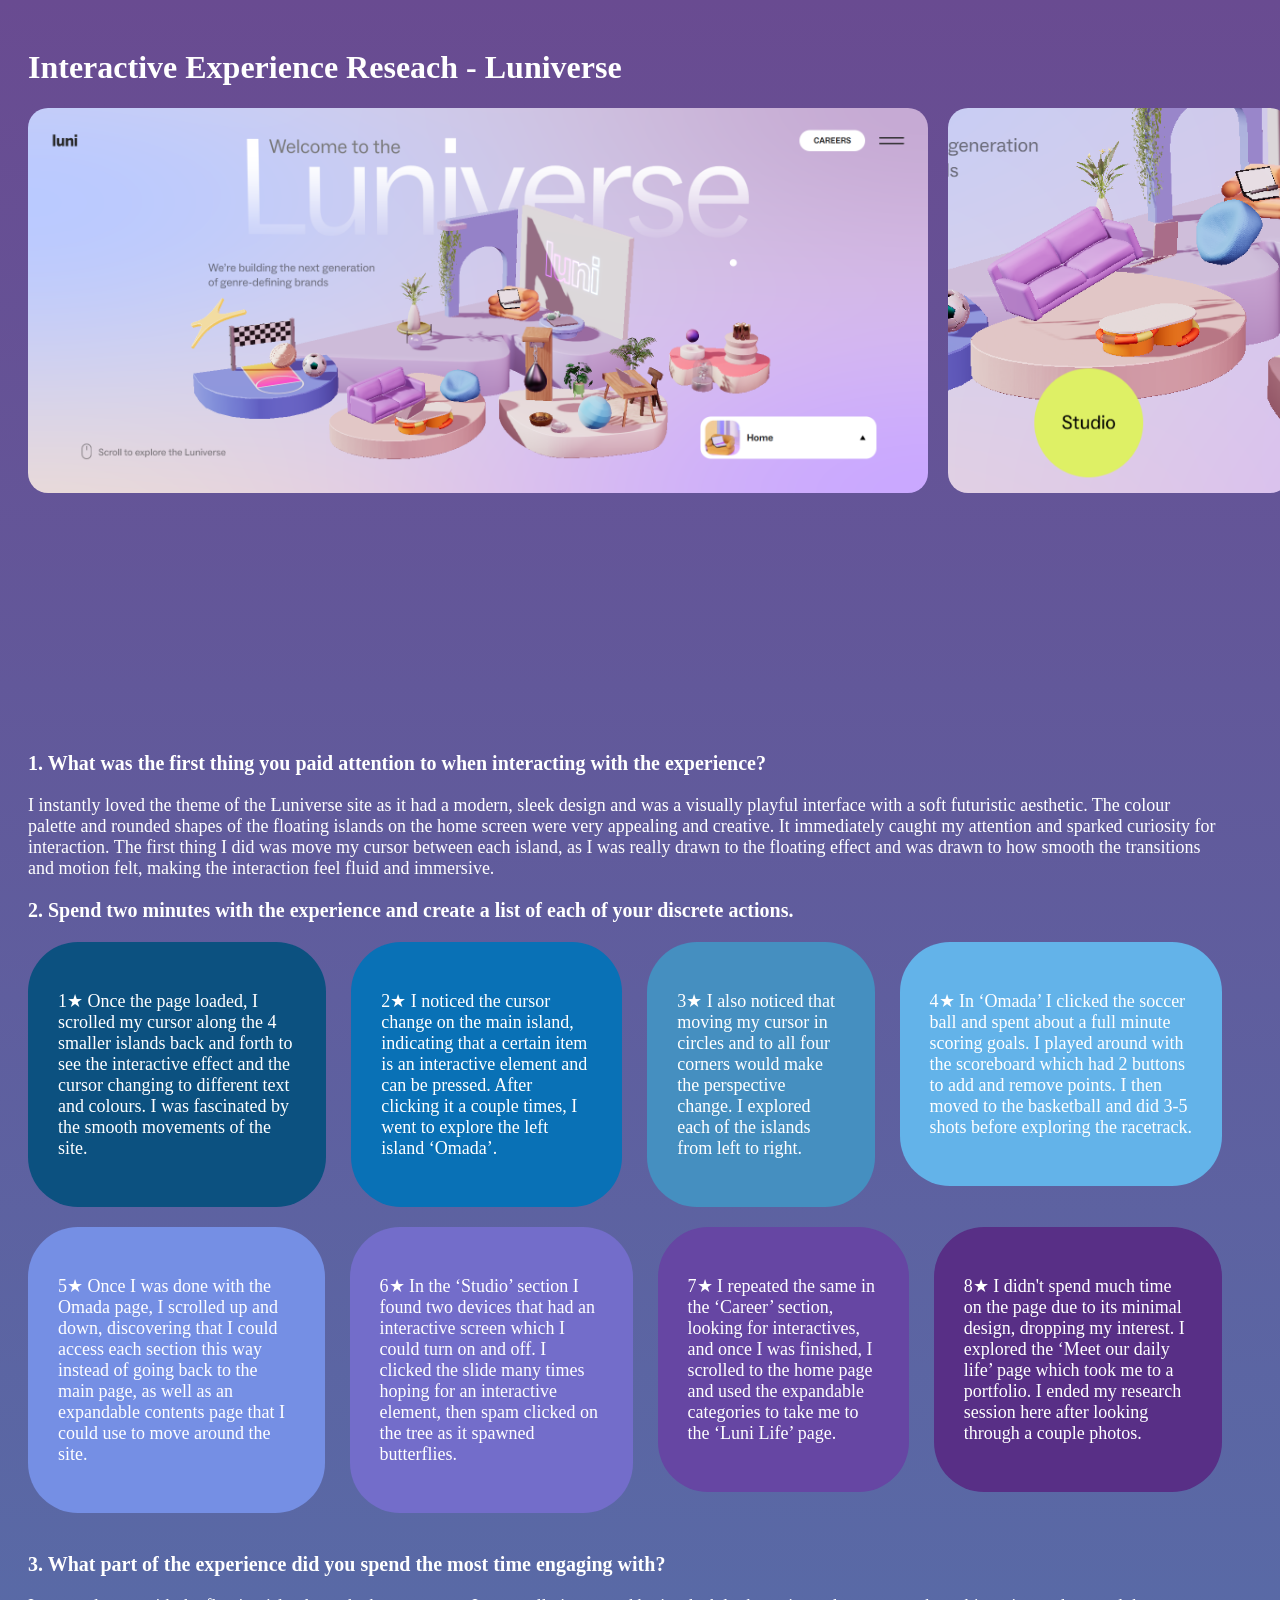
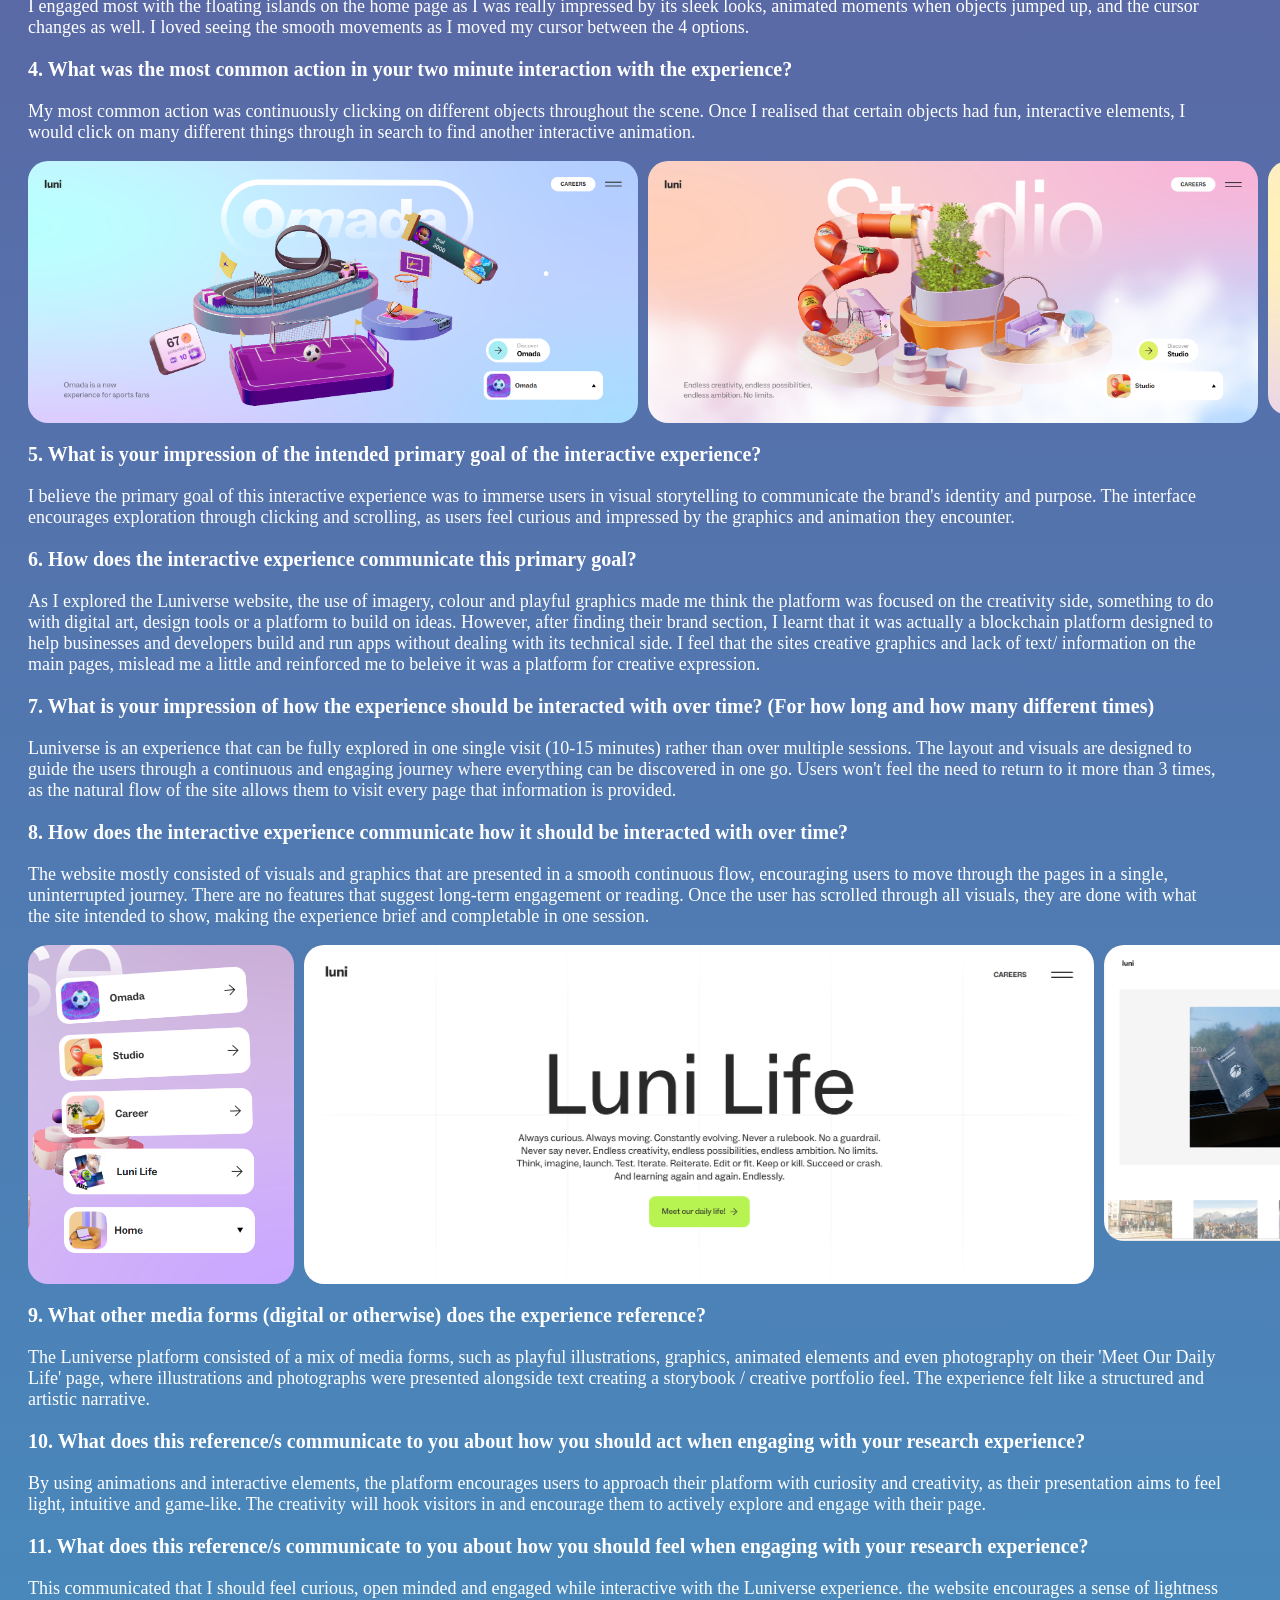
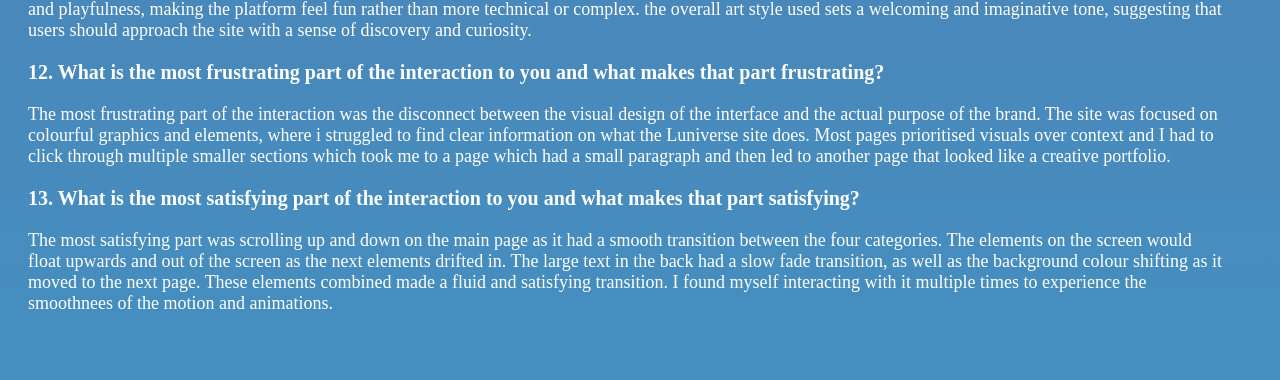
==== index.html @ 6d7cbeba "Update index.html" ====
<!DOCTYPE html>
<html lang="en">

<head>
    <meta charset="UTF-8">
    <meta name="viewport" content="width=device-width>, initial-scale=1.0">
    <title>Assignment 1</title>

    <link rel="apple-touch-icon" sizes="180x180" href="/apple-touch-icon.png">
    <link rel="icon" type="image/png" sizes="32x32" href="/favicon-32x32.png">
    <link rel="icon" type="image/png" sizes="16x16" href="/favicon-16x16.png">
    <link rel="manifest" href="/site.webmanifest">
    <link rel="stylesheet" href="styles.css">
</head>


<body style= "min-height: 100vh; background: linear-gradient(to bottom, rgb(105, 75, 145), rgb(69, 143, 192));
    padding-left: 20px;
    padding-right: 50px;
    padding-top: 20px;
    padding-bottom: 40px;
    background-repeat: repeat-y" >

    <h1 class="mainheading"> Interactive Experience Reseach - Luniverse</h1>
    <a style="font-size: 70px;" href=""></a>

</body>


<!--this section is slowly working, use to align and order imgs and text side by side-->
<body>
    <div style= "display: flex; gap: 20px; align-items: flex-start;">
 
        <img class="pictures" src="img/0.png" width="900" length="385">
        <img class="pictures" src="img/1.png" width="342" length="385">

        <p class="maintext" style="margin-left: 20px; max-width: 450px;">
            Image 1 shows the landing / Home page of the Luniverse website, with one main island surrounded by four smaller ones. The second image shows what happens when users hover over each island, revealing different animations for each one.
        </p>

    </div>
</body>


<body>
    <p class="headtext"> 1. What was the first thing you paid attention to when interacting with the experience?</p>
    <p class="maintext"> I instantly loved the theme of the Luniverse site as it had a modern, sleek design and was a visually playful interface with a soft futuristic aesthetic. The colour palette and rounded shapes of the floating islands on the home screen were very appealing and creative. It immediately caught my attention and sparked curiosity for interaction. The first thing I did was move my cursor between each island, as I was really drawn to the floating effect and was drawn to how smooth the transitions and motion felt, making the interaction feel fluid and immersive. </p> 
    <p class="headtext"> 2. Spend two minutes with the experience and create a list of each of your discrete actions.</p>
</body>



<!--these will be all the dot points in text boxes.-->
<body>
    <div class="textbox-container">


    <div class="textbox" style="background: rgb(12, 81, 128);">
        <p class="maintext"> 1★ Once the page loaded, I scrolled my cursor along the 4 smaller islands back and forth to see the interactive effect and the cursor changing to different text and colours. I was fascinated by the smooth movements of the site. </p>
    </div>

    <div class="textbox" style="background: rgb(9, 113, 182)">
        <p class="maintext"> 2★ I noticed the cursor change on the main island, indicating that a certain item is an interactive element and can be pressed. After clicking it a couple times, I went to explore the left island ‘Omada’.  </p>
    </div>

    <div class="textbox" style="background: rgb(69, 143, 192);">
        <p class="maintext"> 3★ I also noticed that moving my cursor in circles and to all four corners would make the perspective change. I explored each of the islands from left to right. </p>
    </div>

    <div class="textbox" style="background: rgb(99, 179, 233);">
        <p class="maintext"> 4★ In ‘Omada’ I clicked the soccer ball and spent about a full minute scoring goals. I played around with the scoreboard which had 2 buttons to add and remove points. I then moved to the basketball and did 3-5 shots before exploring the racetrack. </p>
    </div>

    </div>


    <div class="textbox-container">

    <div class="textbox" style="background: rgb(117, 143, 228);">
        <p class="maintext"> 5★ Once I was done with the Omada page, I scrolled up and down, discovering that I could access each section this way instead of going back to the main page, as well as an expandable contents page that I could use to move around the site. </p>
    </div>

    <div class="textbox" style="background: rgb(115, 109, 202);">
        <p class="maintext"> 6★ In the ‘Studio’ section I found two devices that had an interactive screen which I could turn on and off. I clicked the slide many times hoping for an interactive element, then spam clicked on the tree as it spawned butterflies. </p>
    </div>

    <div class="textbox" style="background: rgb(102, 70, 163);">
        <p class="maintext"> 7★ I repeated the same in the ‘Career’ section, looking for interactives, and once I was finished, I scrolled to the home page and used the expandable categories to take me to the ‘Luni Life’ page. </p>
    </div>

    <div class="textbox" style="background: rgb(88, 47, 134);">
        <p class="maintext"> 8★ I didn't spend much time on the page due to its minimal design, dropping my interest. I explored the ‘Meet our daily life’ page which took me to a portfolio. I ended my research session here after looking through a couple photos. </p>
    </div>


    </div>
</body>


<body>

    <p class="headtext" >3. What part of the experience did you spend the most time engaging with?</p>
    <p class="maintext"> I engaged most with the floating islands on the home page as I was really impressed by its sleek looks, animated moments when objects jumped up, and the cursor changes as well. I loved seeing the smooth movements as I moved my cursor between the 4 options. </p>

    <p class="headtext"> 4. What was the most common action in your two minute interaction with the experience?</p>
    <p class="maintext"> My most common action was continuously clicking on different objects throughout the scene. Once I realised that certain objects had fun, interactive elements, I would click on many different things through in search to find another interactive animation. </p>

</body>


<body>
    <div style= "display: flex; gap: 10px; align-items: flex-start;">
 
        <img class="pictures" src="img/2.png" width="610" length="250">
        <img class="pictures" src="img/3.png" width="610" length="250">
        <img class="pictures" src="img/4.png" width="600" length="280">

    </div>
</body>



 <!--all questions here.-->

<body>
         
    <p class="headtext"> 5. What is your impression of the intended primary goal of the interactive experience?</p>
    <p class="maintext"> I believe the primary goal of this interactive experience was to immerse users in visual storytelling to communicate the brand's identity and purpose. The interface encourages exploration through clicking and scrolling, as users feel curious and impressed by the graphics and animation they encounter.</p>

    <p class="headtext"> 6. How does the interactive experience communicate this primary goal?</p>
    <p class="maintext"> As I explored the Luniverse website, the use of imagery, colour and playful graphics made me think the platform was focused on the creativity side, something to do with digital art, design tools or a platform to build on ideas. However, after finding their brand section, I learnt that it was actually a blockchain platform designed to help businesses and developers build and run apps without dealing with its technical side. I feel that the sites creative graphics and lack of text/ information on the main pages, mislead me a little and reinforced me to beleive it was a platform for creative expression.</p>

    <p class="headtext"> 7. What is your impression of how the experience should be interacted with over time? (For how long and how many different times)</p>
    <p class="maintext"> Luniverse is an experience that can be fully explored in one single visit (10-15 minutes) rather than over multiple sessions. The layout and visuals are designed to guide the users through a continuous and engaging journey where everything can be discovered in one go. Users won't feel the need to return to it more than 3 times, as the natural flow of the site allows them to visit every page that information is provided. </p>

    <p class="headtext"> 8. How does the interactive experience communicate how it should be interacted with over time?</p>
    <p class="maintext"> The website mostly consisted of visuals and graphics that are presented in a smooth continuous flow, encouraging users to move through the pages in a single, uninterrupted journey. There are no features that suggest long-term engagement or reading. Once the user has scrolled through all visuals, they are done with what the site intended to show, making the experience brief and completable in one session.</p>

</body>


<body>
    <div style= "display: flex; gap: 10px; align-items: flex-start;">
 
        <img class="pictures" src="img/5.png" width="266" length="339"/>
        <img class="pictures" src="img/6.png" width="790" length="339"/>
        <img class="pictures" src="img/7.png" width="620" length="339">

    </div>
</body>


<body>    
    <p class="headtext"> 9. What other media forms (digital or otherwise) does the experience reference?</p>
    <p class="maintext"> The Luniverse platform consisted of a mix of media forms, such as playful illustrations, graphics, animated elements and even photography on their 'Meet Our Daily Life' page, where illustrations and photographs were presented alongside text creating a storybook / creative portfolio feel. The experience felt like a structured and artistic narrative.</p>

    <p class="headtext"> 10. What does this reference/s communicate to you about how you should act when engaging with your research experience?</p>
    <p class="maintext"> By using animations and interactive elements, the platform encourages users to approach their platform with curiosity and creativity, as their presentation aims to feel light, intuitive and game-like. The creativity will hook visitors in and encourage them to actively explore and engage with their page.</p>

    <p class="headtext"> 11. What does this reference/s communicate to you about how you should feel when engaging with your research experience?</p>
    <p class="maintext"> This communicated that I should feel curious, open minded and engaged while interactive with the Luniverse experience. the website encourages a sense of lightness and playfulness, making the platform feel fun rather than more technical or complex. the overall art style used sets a welcoming and imaginative tone, suggesting that users should approach the site with a sense of discovery and curiosity.</p>

    <p class="headtext"> 12. What is the most frustrating part of the interaction to you and what makes that part frustrating?</p>
    <p class="maintext"> The most frustrating part of the interaction was the disconnect between the visual design of the interface and the actual purpose of the brand. The site was focused on colourful graphics and elements, where i struggled to find clear information on what the Luniverse site does. Most pages prioritised visuals over context and I had to click through multiple smaller sections which took me to a page which had a small paragraph and then led to another page that looked like a creative portfolio. </p>

    <p class="headtext"> 13. What is the most satisfying part of the interaction to you and what makes that part satisfying?</p>
    <p class="maintext"> The most satisfying part was scrolling up and down on the main page as it had a smooth transition between the four categories. The elements on the screen would float upwards and out of the screen as the next elements drifted in. The large text in the back had a slow fade transition, as well as the background colour shifting as it moved to the next page. These elements combined made a fluid and satisfying transition. I found myself interacting with it multiple times to experience the smoothnees of the motion and animations.</p>

</body>


</html>


<!-- references :
 
Programming with Mosh (2021) HTML Tutorial for Beginners: HTML Crash Course [2021], www.youtube.com, https://www.youtube.com/watch?v=qz0aGYrrlhU, accessed 28 March 2026.




-->
---- styles.css ----
.mainheading {
    color: white;
    font-weight: bold;
    font-family: Georgia, 'Times New Roman', Times, serif;
}
.headtext {
    color: white;
    font-weight: bold;
    font-size: 20px;
    font-family: Georgia, 'Times New Roman', Times, serif;
}

.maintext {
    color: white;
    font-size: 18px;
    font-family: Georgia, 'Times New Roman', Times, serif;
}

.pictures {
  border-radius: 20px;
}

.textbox {
    padding: 30px;
    border-radius: 50px;
    max-width: 400px;
    margin-bottom: 20px;

}

.textbox-container {
    display: flex;
    align-items: flex-start;
    gap: 25px;
}
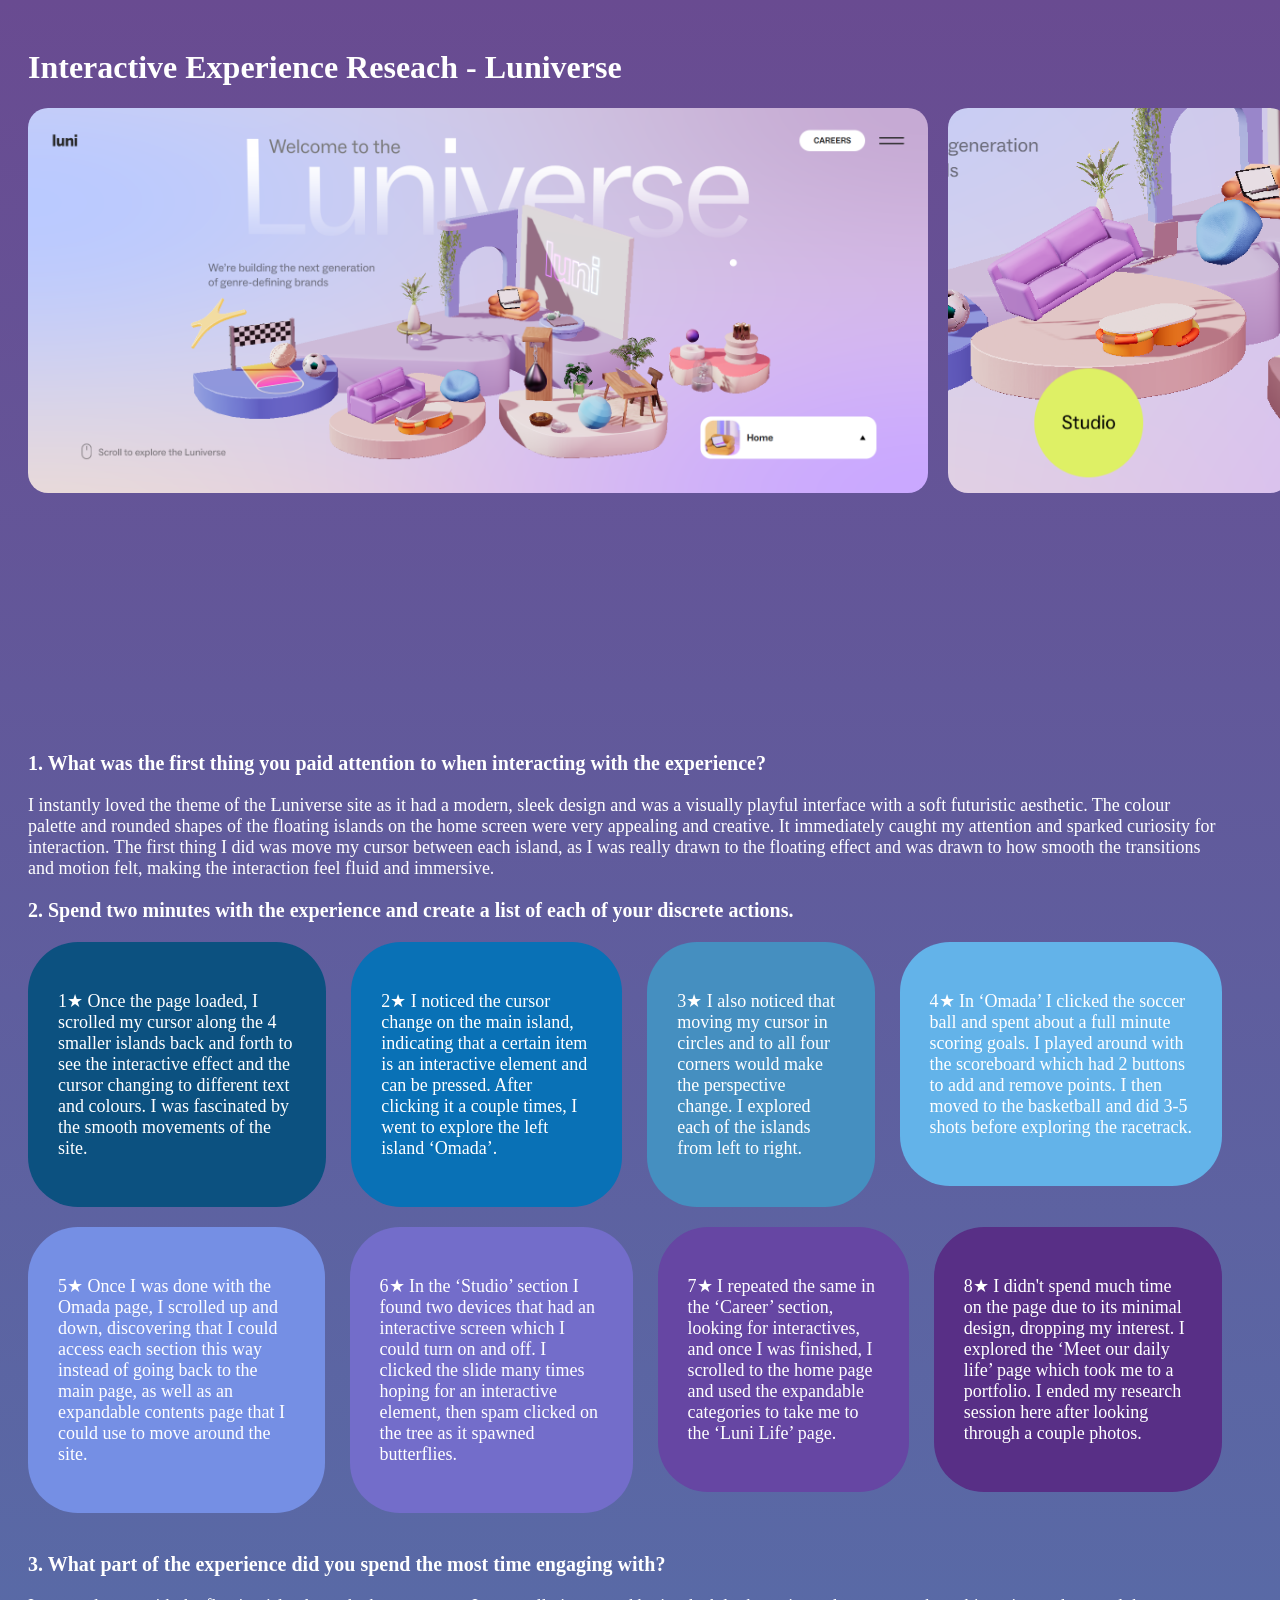
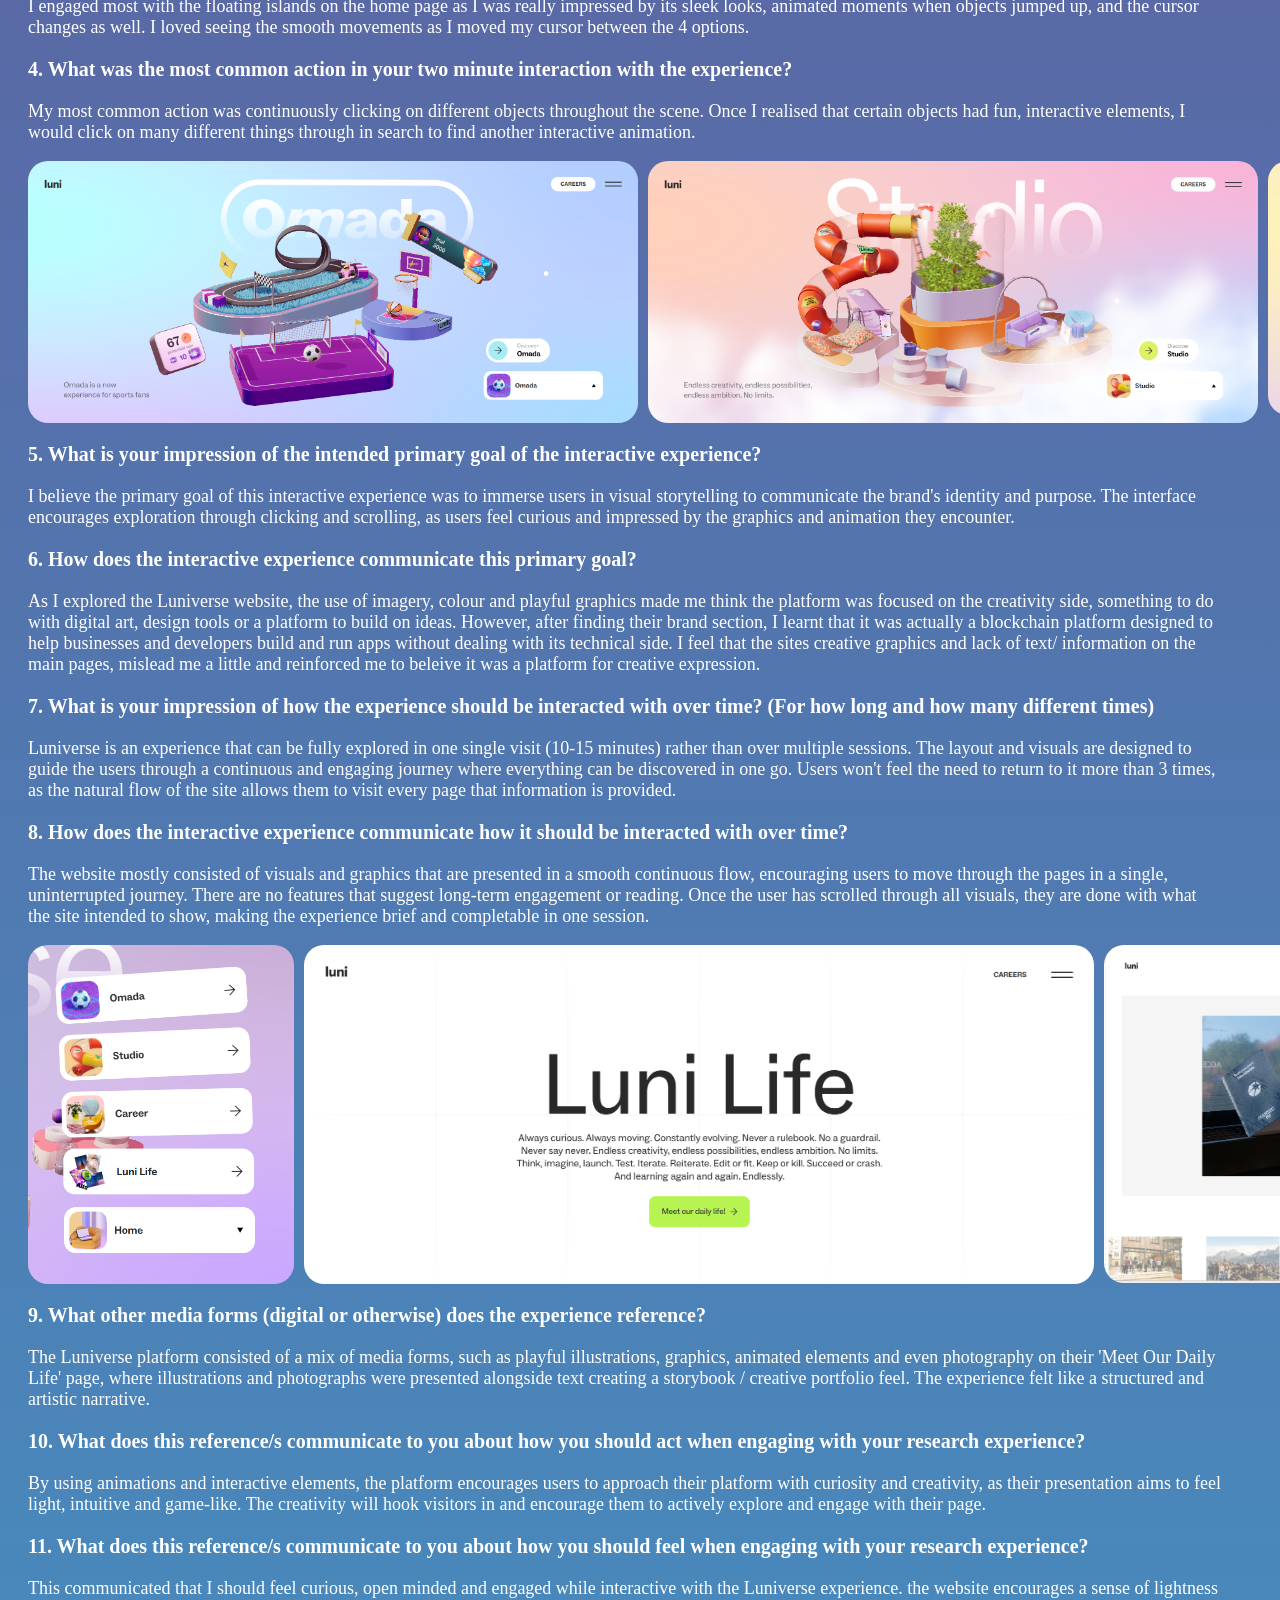
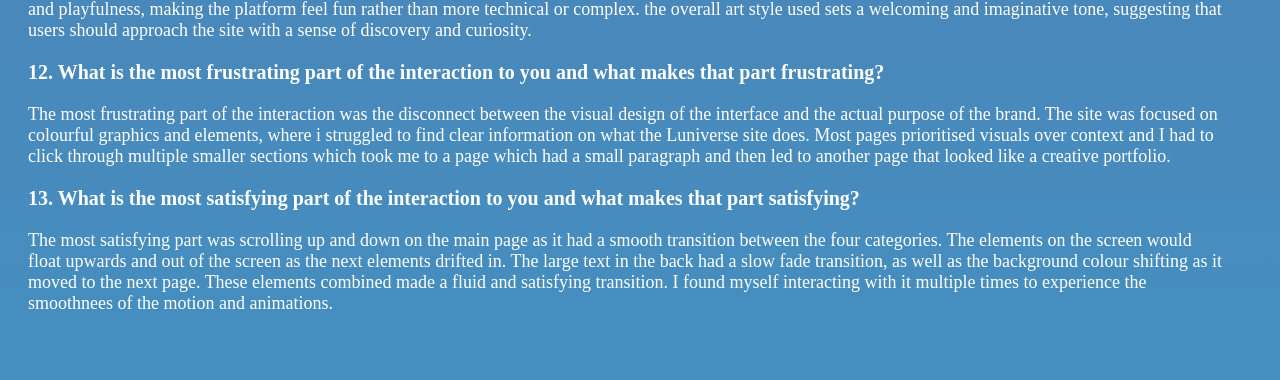
==== commit 7742b9ed: "Update index.html" ====
--- a/index.html
+++ b/index.html
@@ -142,9 +142,9 @@
 <body>
     <div style= "display: flex; gap: 10px; align-items: flex-start;">
  
-        <img class="pictures" src="img/5.png" width="266" length="339"/>
-        <img class="pictures" src="img/6.png" width="790" length="339"/>
-        <img class="pictures" src="img/7.png" width="620" length="339">
+        <img class="pictures" src="img/5.png" width="266" length="339">
+        <img class="pictures" src="img/6.png" width="790" length="339">
+        <img class="pictures" src="img/7.png" width="709" length="339">
 
     </div>
 </body>
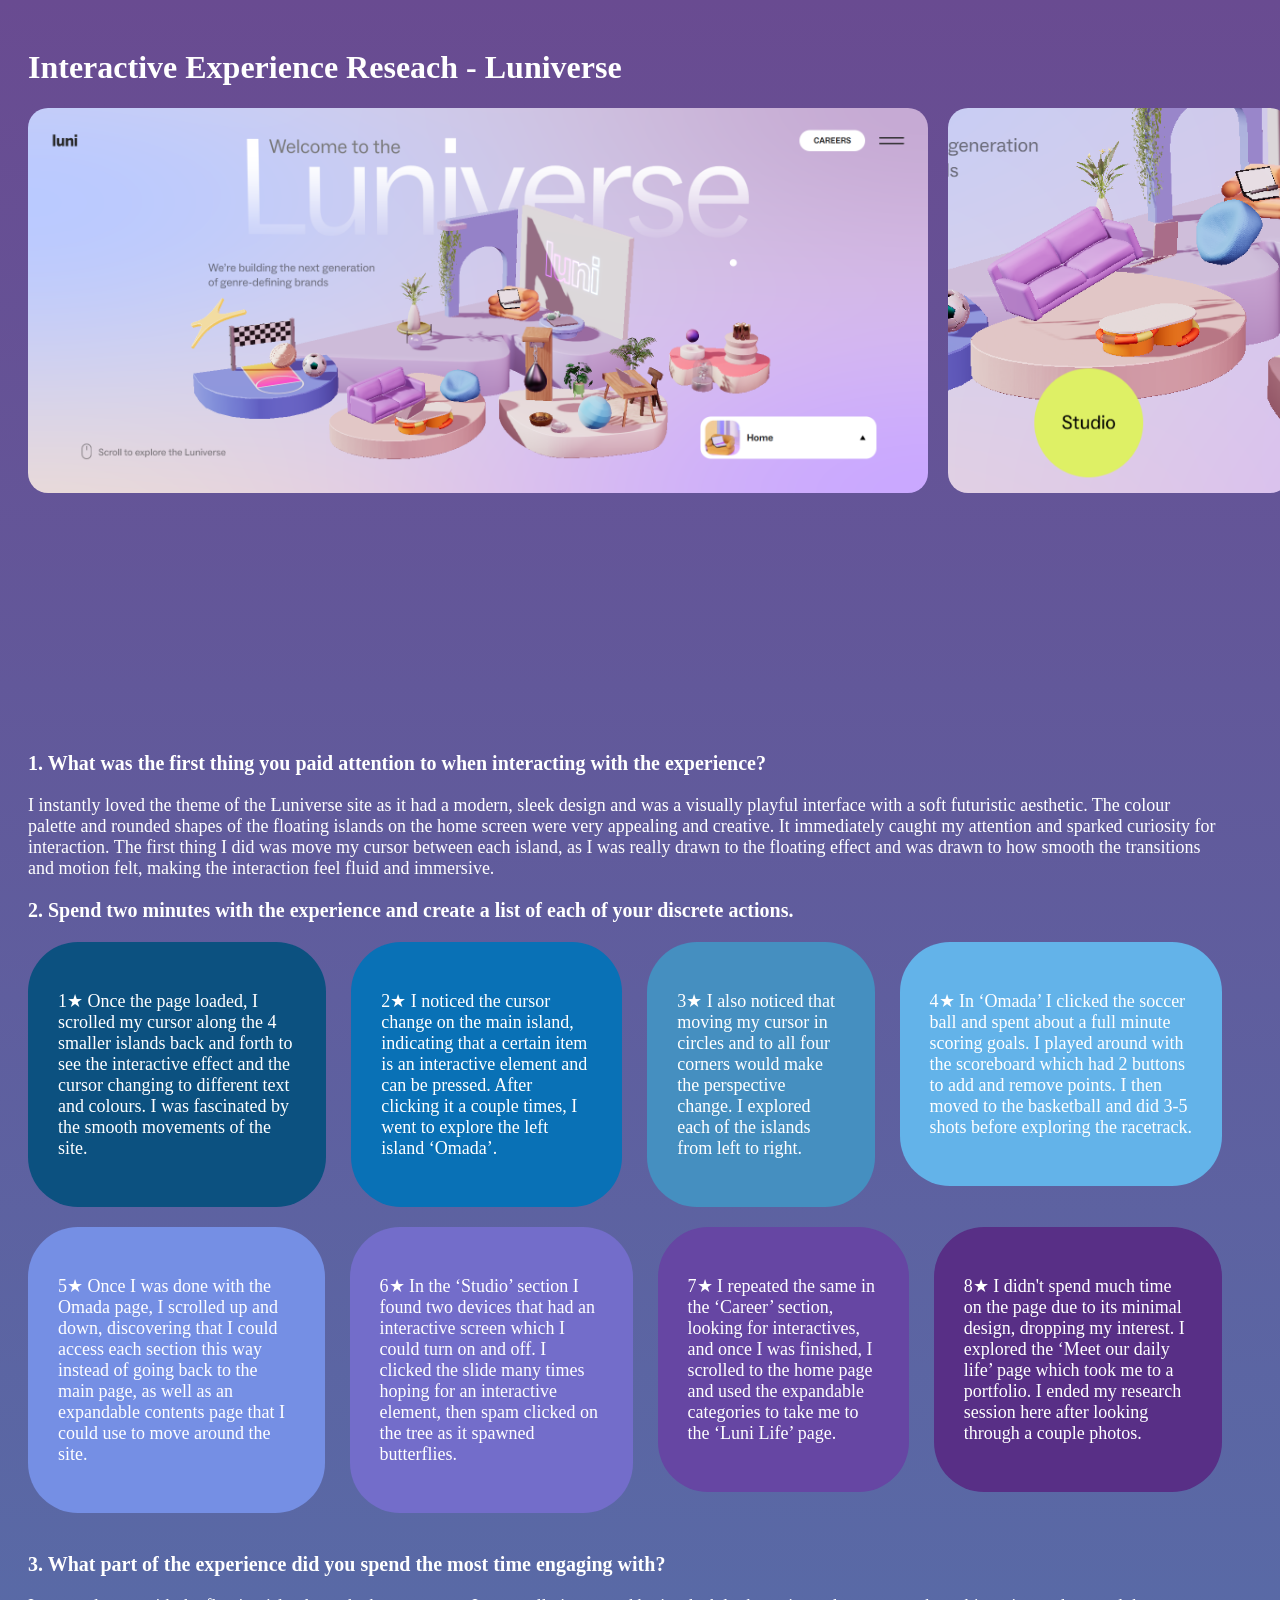
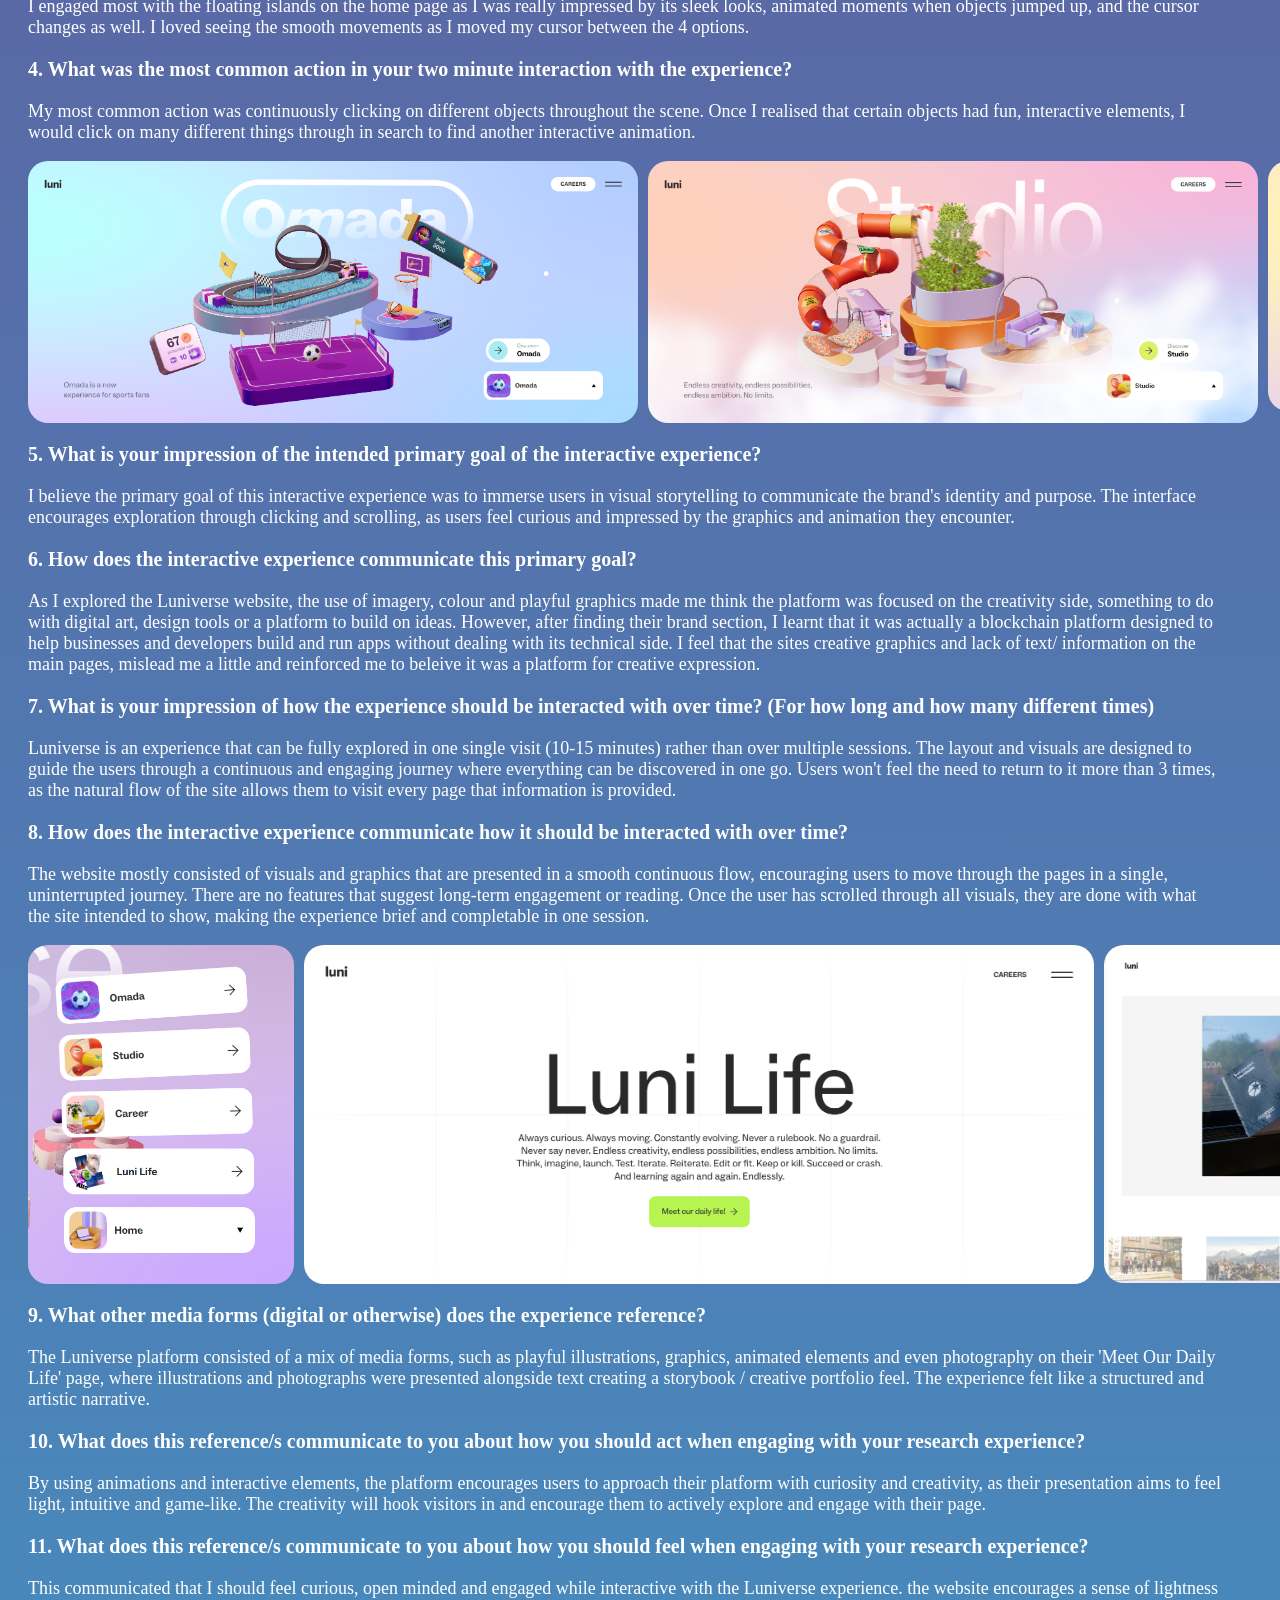
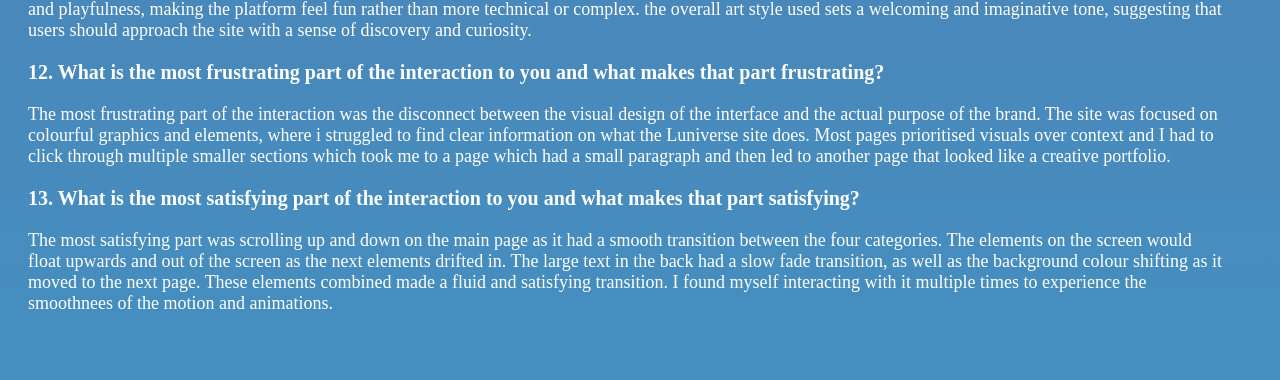
==== commit 130a7d48: "Update index.html" ====
--- a/index.html
+++ b/index.html
@@ -113,7 +113,7 @@
  
         <img class="pictures" src="img/2.png" width="610" length="250">
         <img class="pictures" src="img/3.png" width="610" length="250">
-        <img class="pictures" src="img/4.png" width="600" length="280">
+        <img class="pictures" src="img/4.png" width="591" length="250">
 
     </div>
 </body>
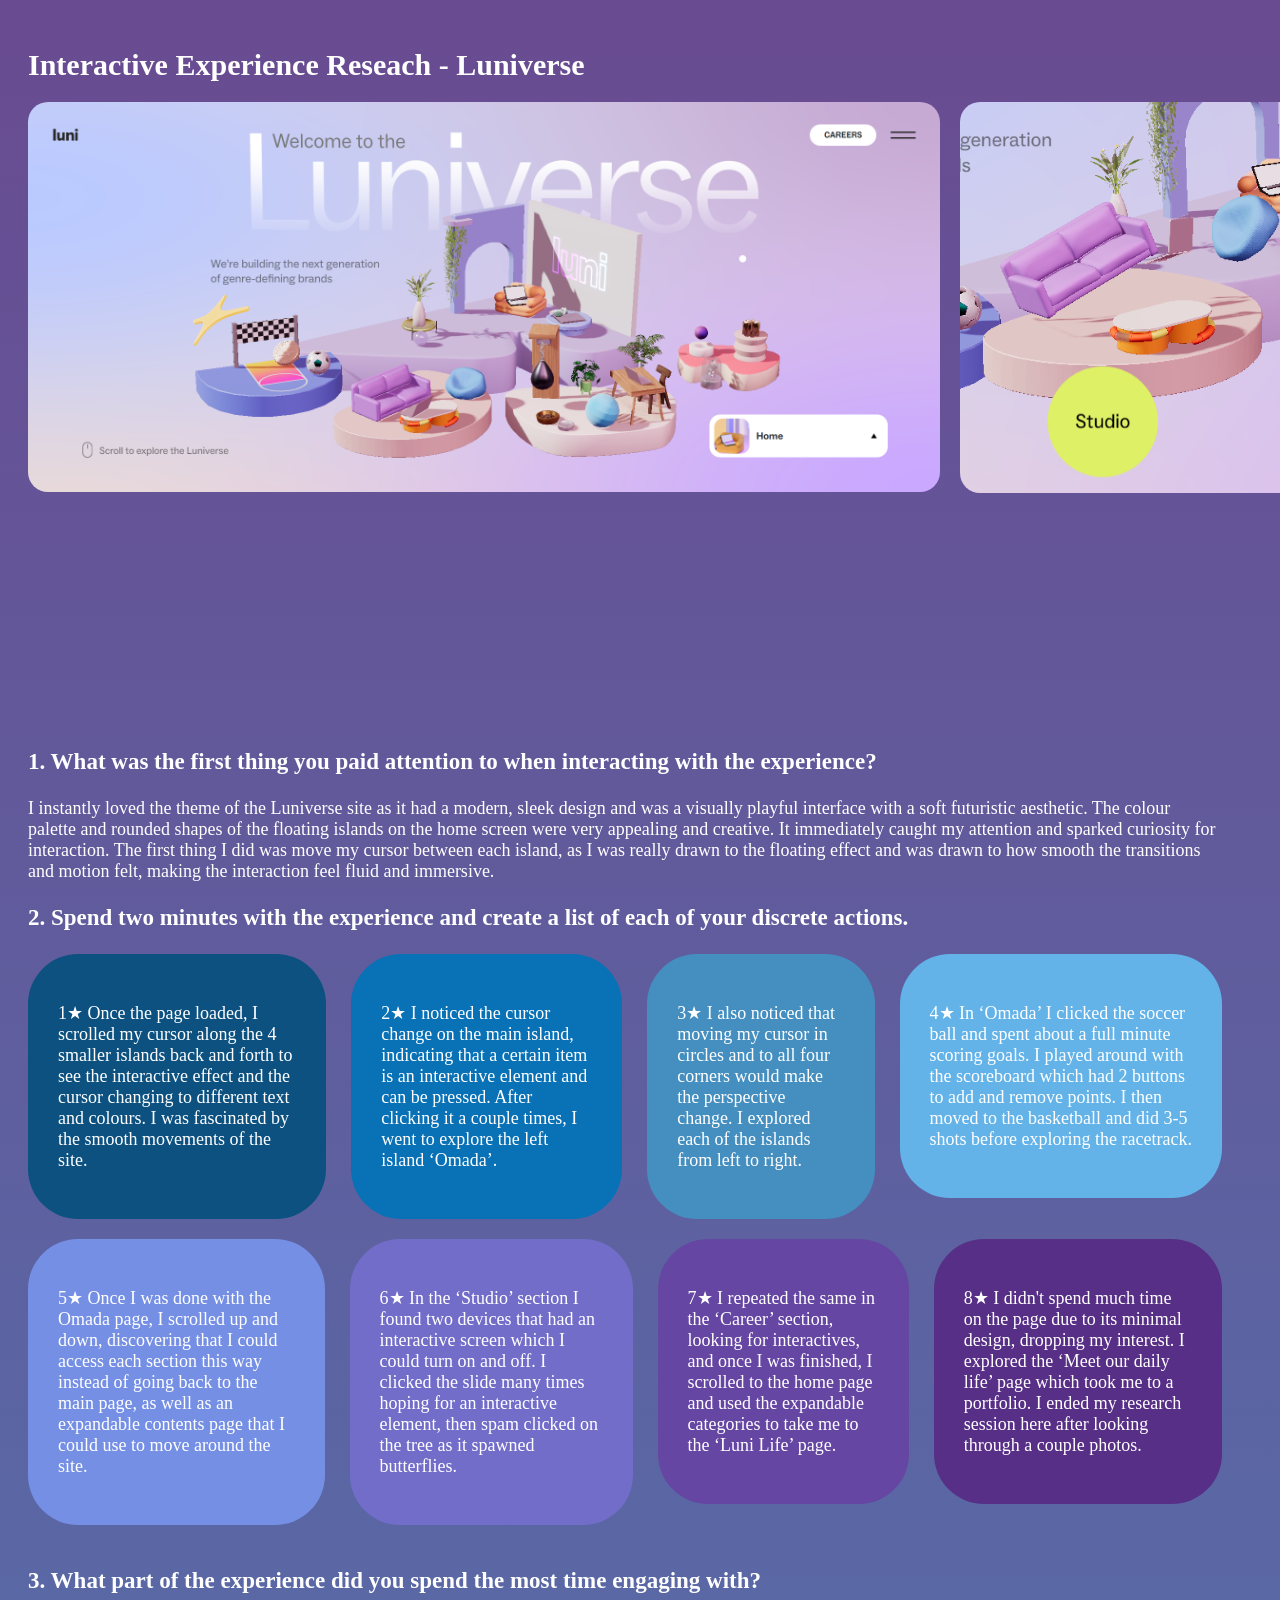
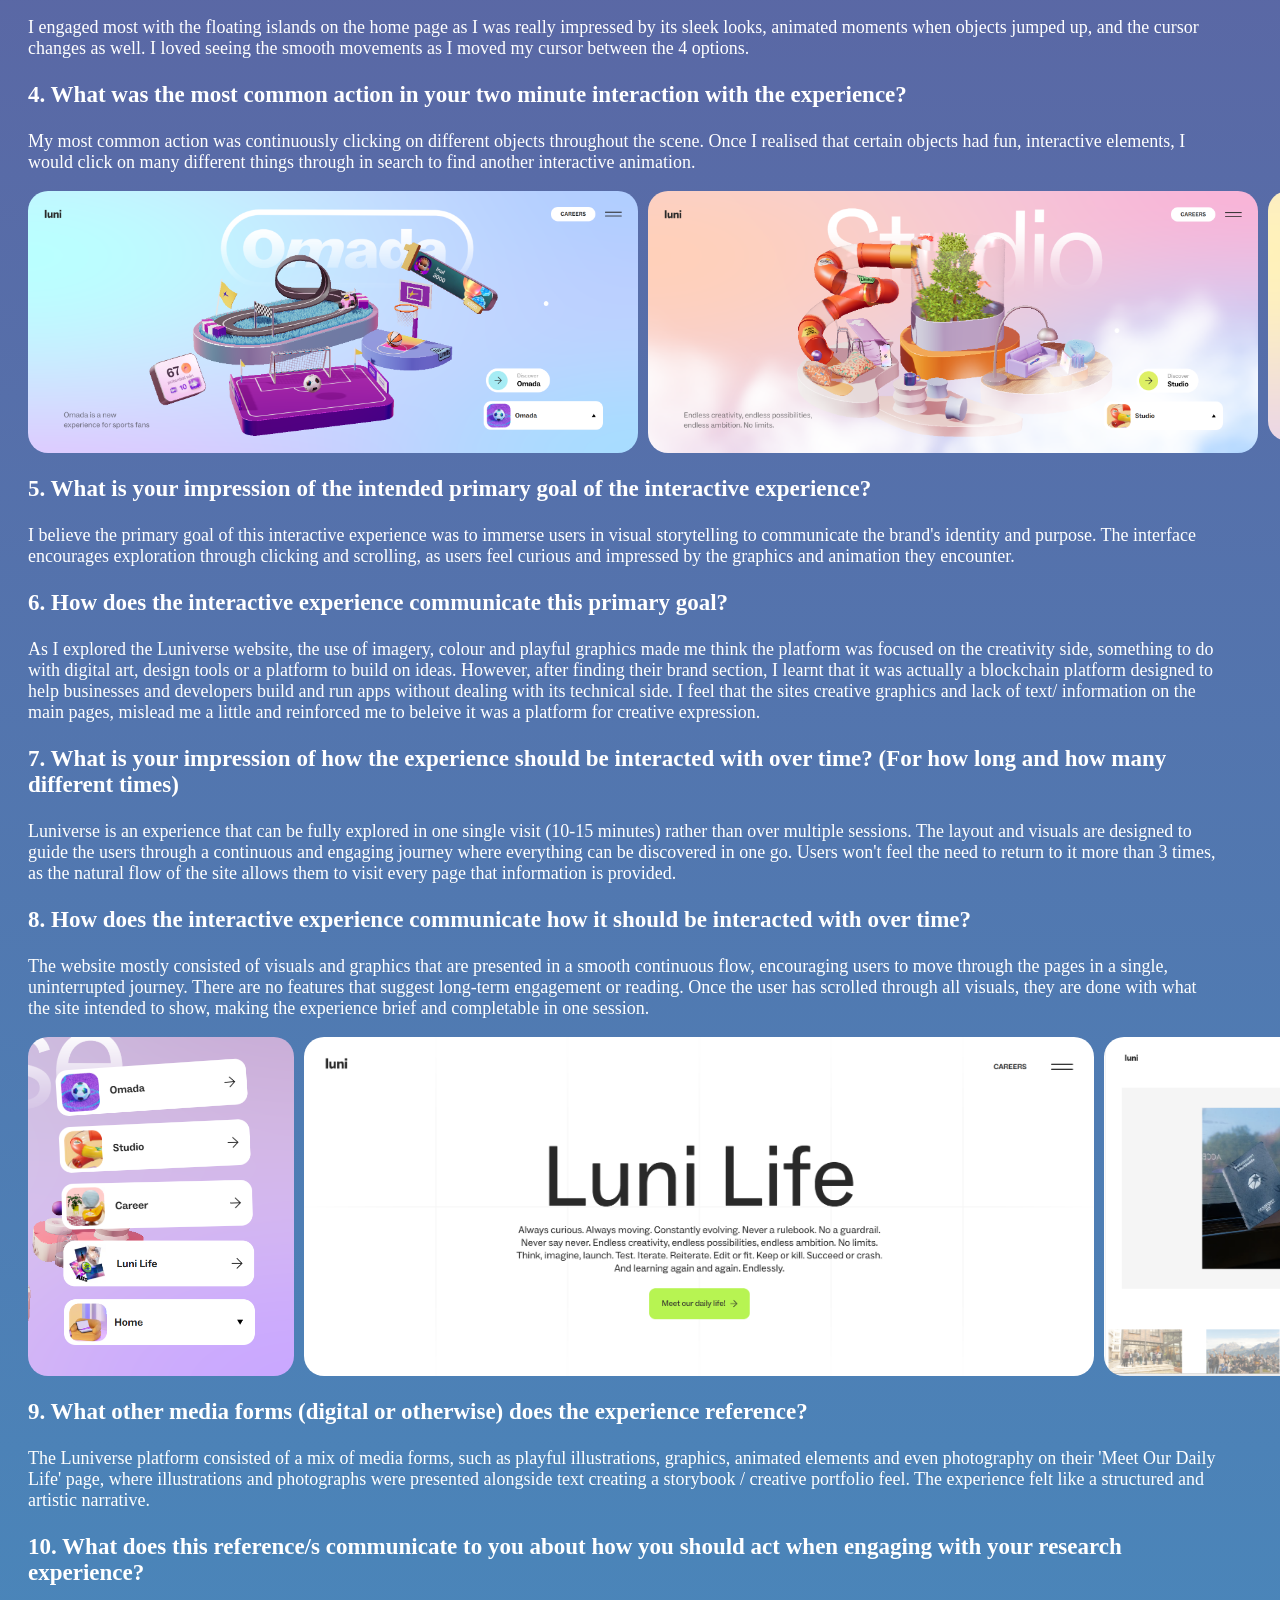
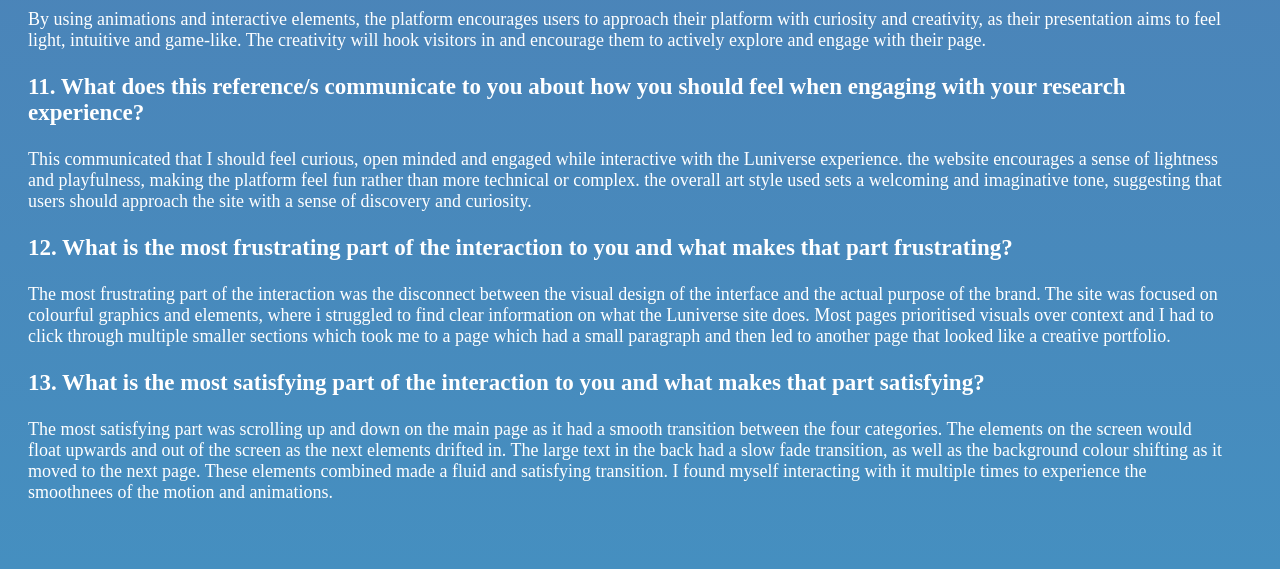
==== commit d67bfb2b: "edit img 0 1" ====
--- a/index.html
+++ b/index.html
@@ -31,8 +31,8 @@
 <body>
     <div style= "display: flex; gap: 20px; align-items: flex-start;">
  
-        <img class="pictures" src="img/0.png" width="900" length="385">
-        <img class="pictures" src="img/1.png" width="342" length="385">
+        <img class="pictures" src="img/0.png" width="912" length="390">
+        <img class="pictures" src="img/1.png" width="347" length="390">
 
         <p class="maintext" style="margin-left: 20px; max-width: 450px;">
             Image 1 shows the landing / Home page of the Luniverse website, with one main island surrounded by four smaller ones. The second image shows what happens when users hover over each island, revealing different animations for each one.
--- a/styles.css
+++ b/styles.css
@@ -2,12 +2,14 @@
     color: white;
     font-weight: bold;
     font-family: Georgia, 'Times New Roman', Times, serif;
+    font-size: 30px;
 }
 .headtext {
     color: white;
     font-weight: bold;
-    font-size: 20px;
+    font-size: 23px;
     font-family: Georgia, 'Times New Roman', Times, serif;
+    row-gap: 25px;
 }
 
 .maintext {
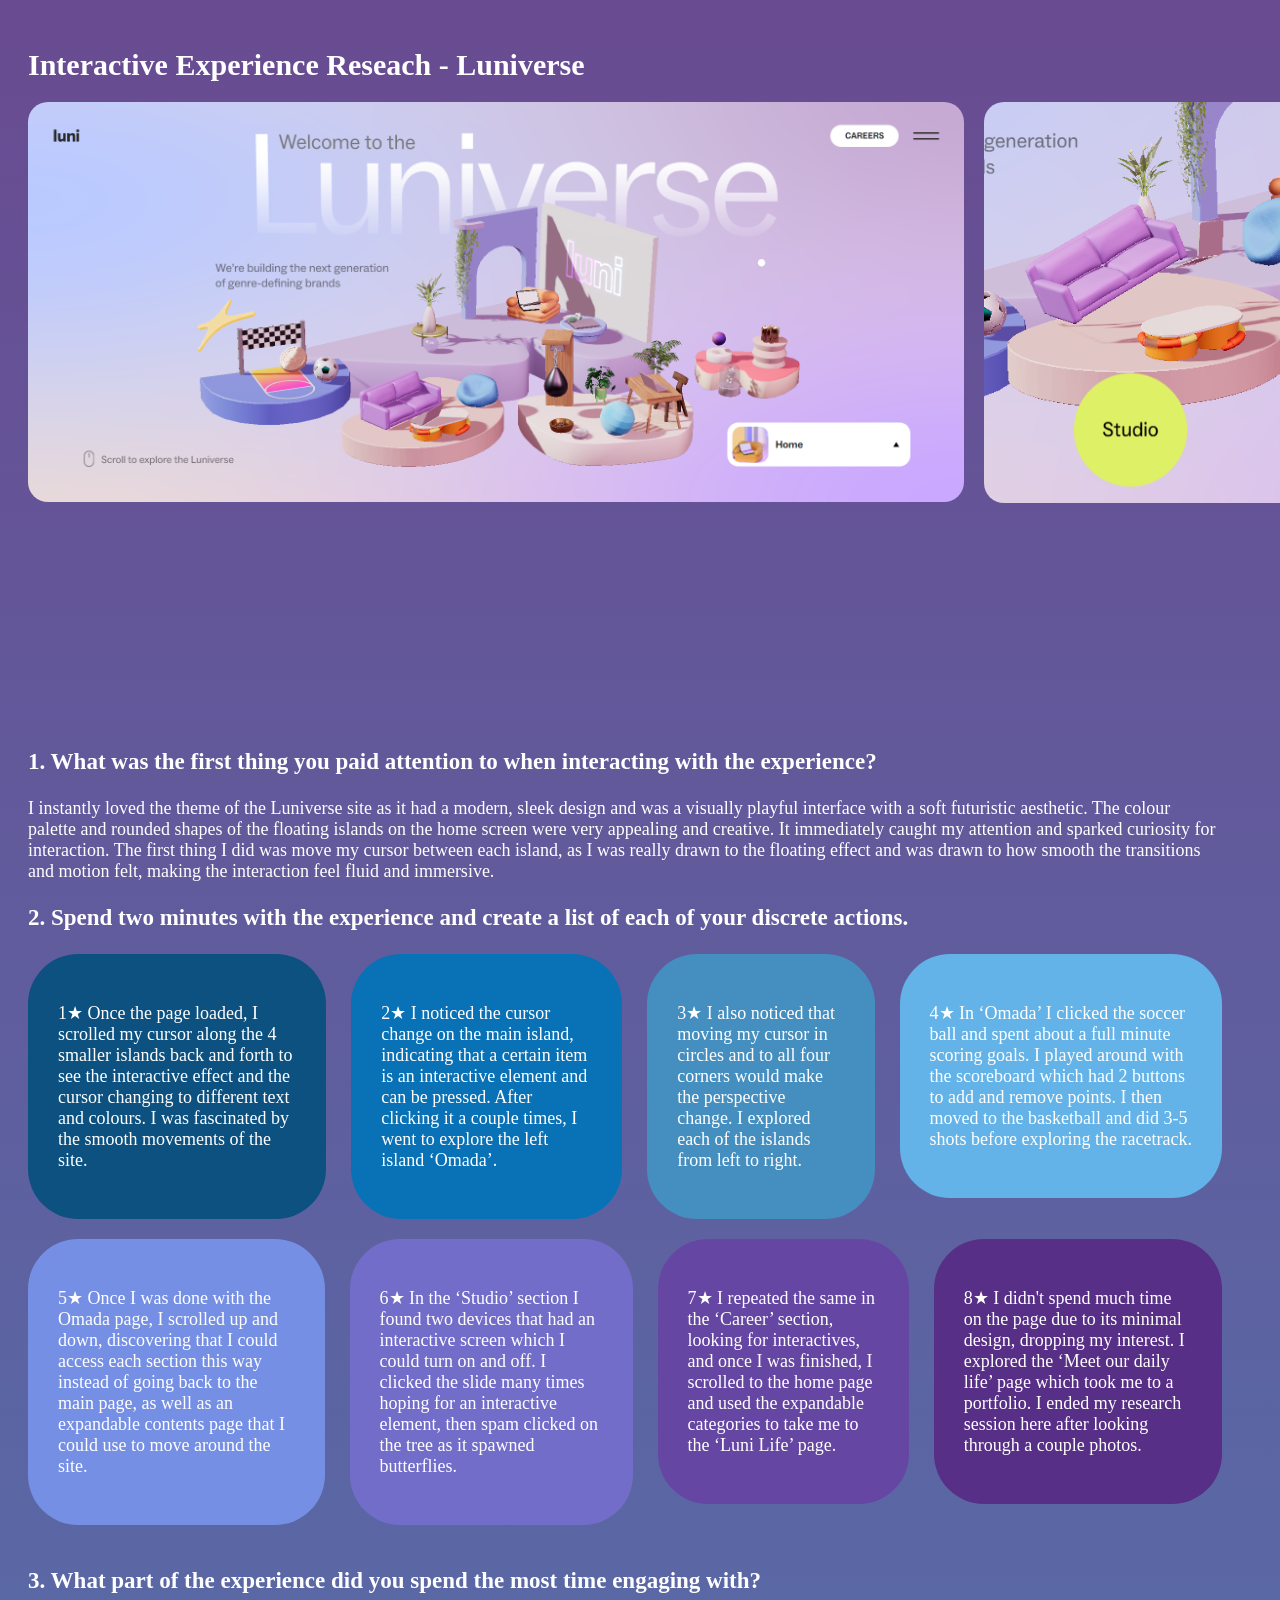
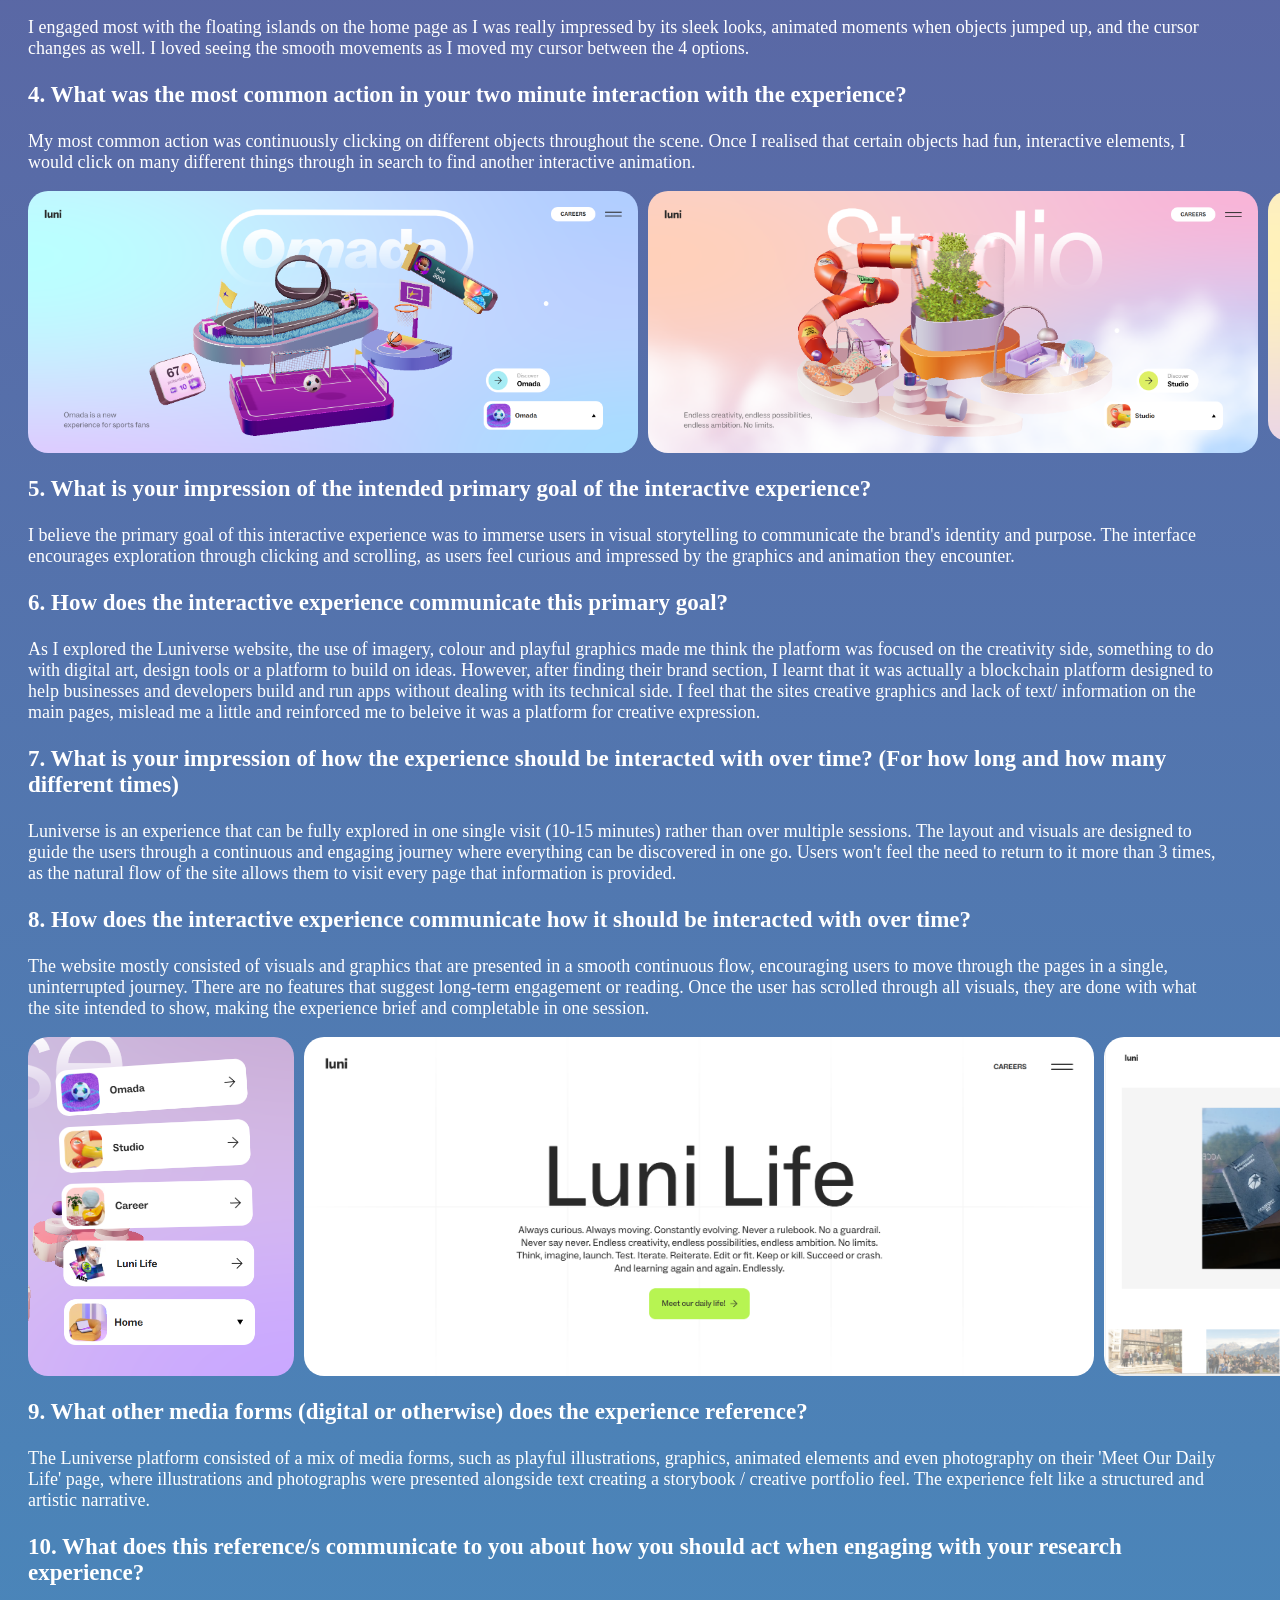
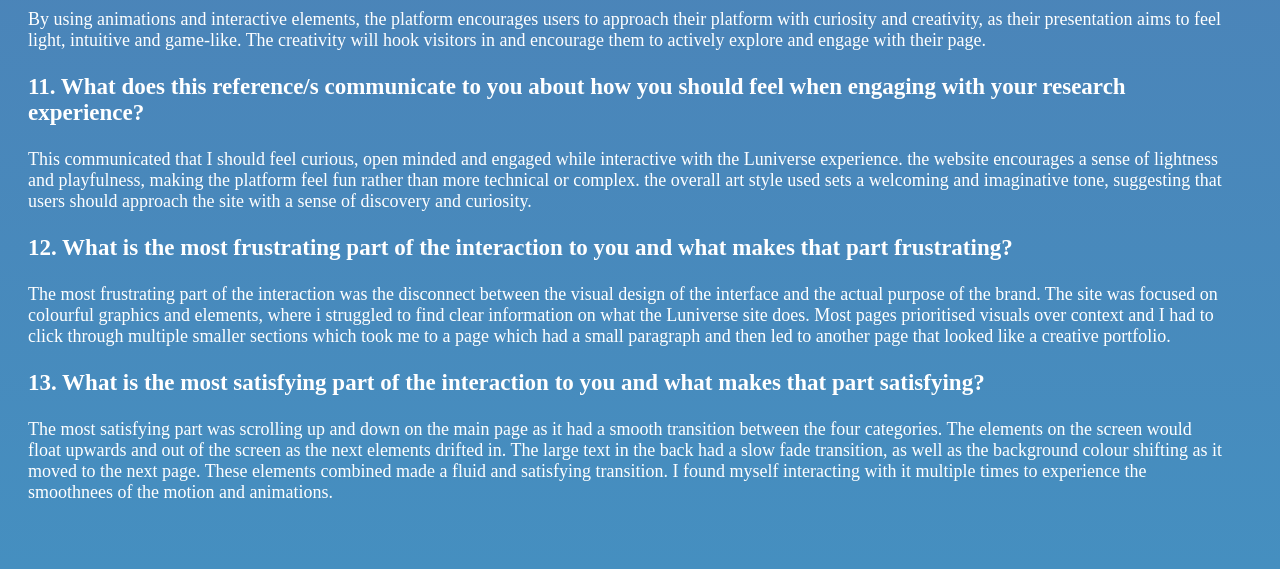
==== commit 8c05d77f: "Update index.html" ====
--- a/index.html
+++ b/index.html
@@ -31,8 +31,8 @@
 <body>
     <div style= "display: flex; gap: 20px; align-items: flex-start;">
  
-        <img class="pictures" src="img/0.png" width="912" length="390">
-        <img class="pictures" src="img/1.png" width="347" length="390">
+        <img class="pictures" src="img/0.png" width="936" length="400">
+        <img class="pictures" src="img/1.png" width="356" length="400">
 
         <p class="maintext" style="margin-left: 20px; max-width: 450px;">
             Image 1 shows the landing / Home page of the Luniverse website, with one main island surrounded by four smaller ones. The second image shows what happens when users hover over each island, revealing different animations for each one.
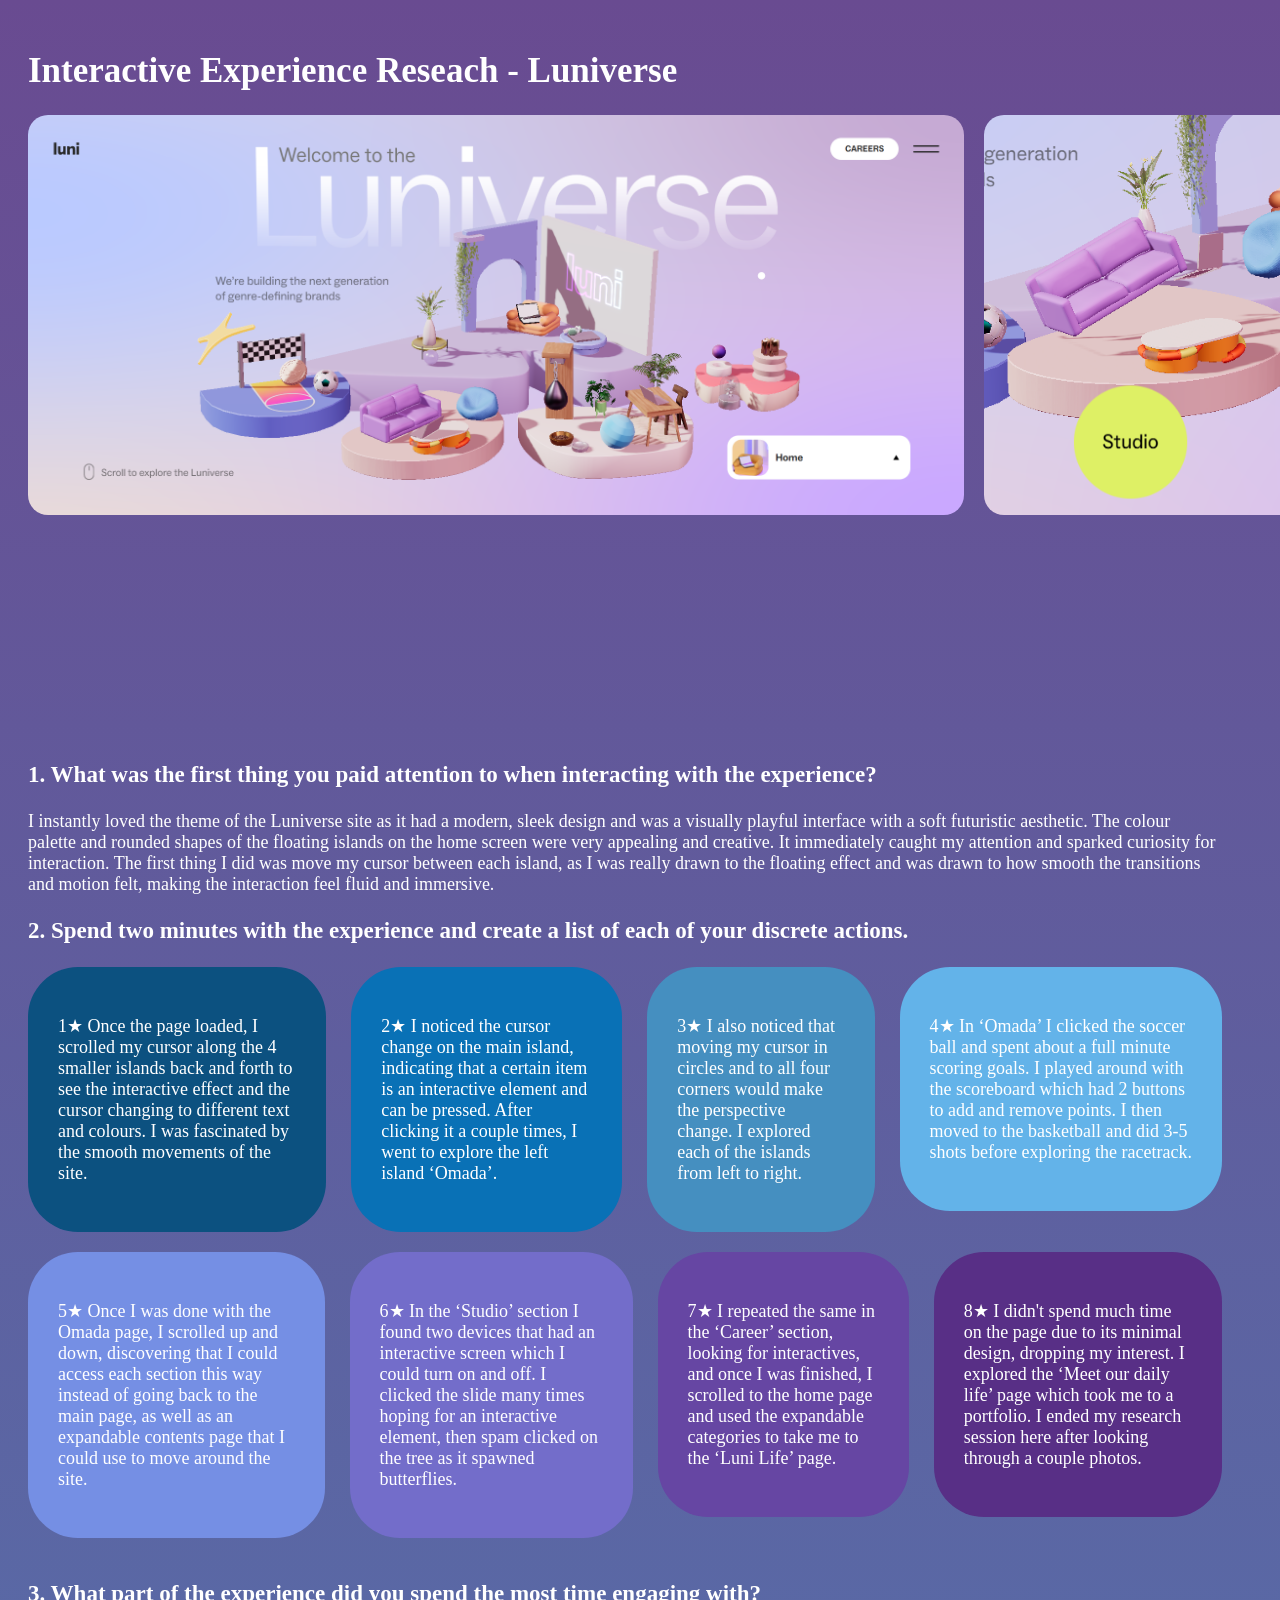
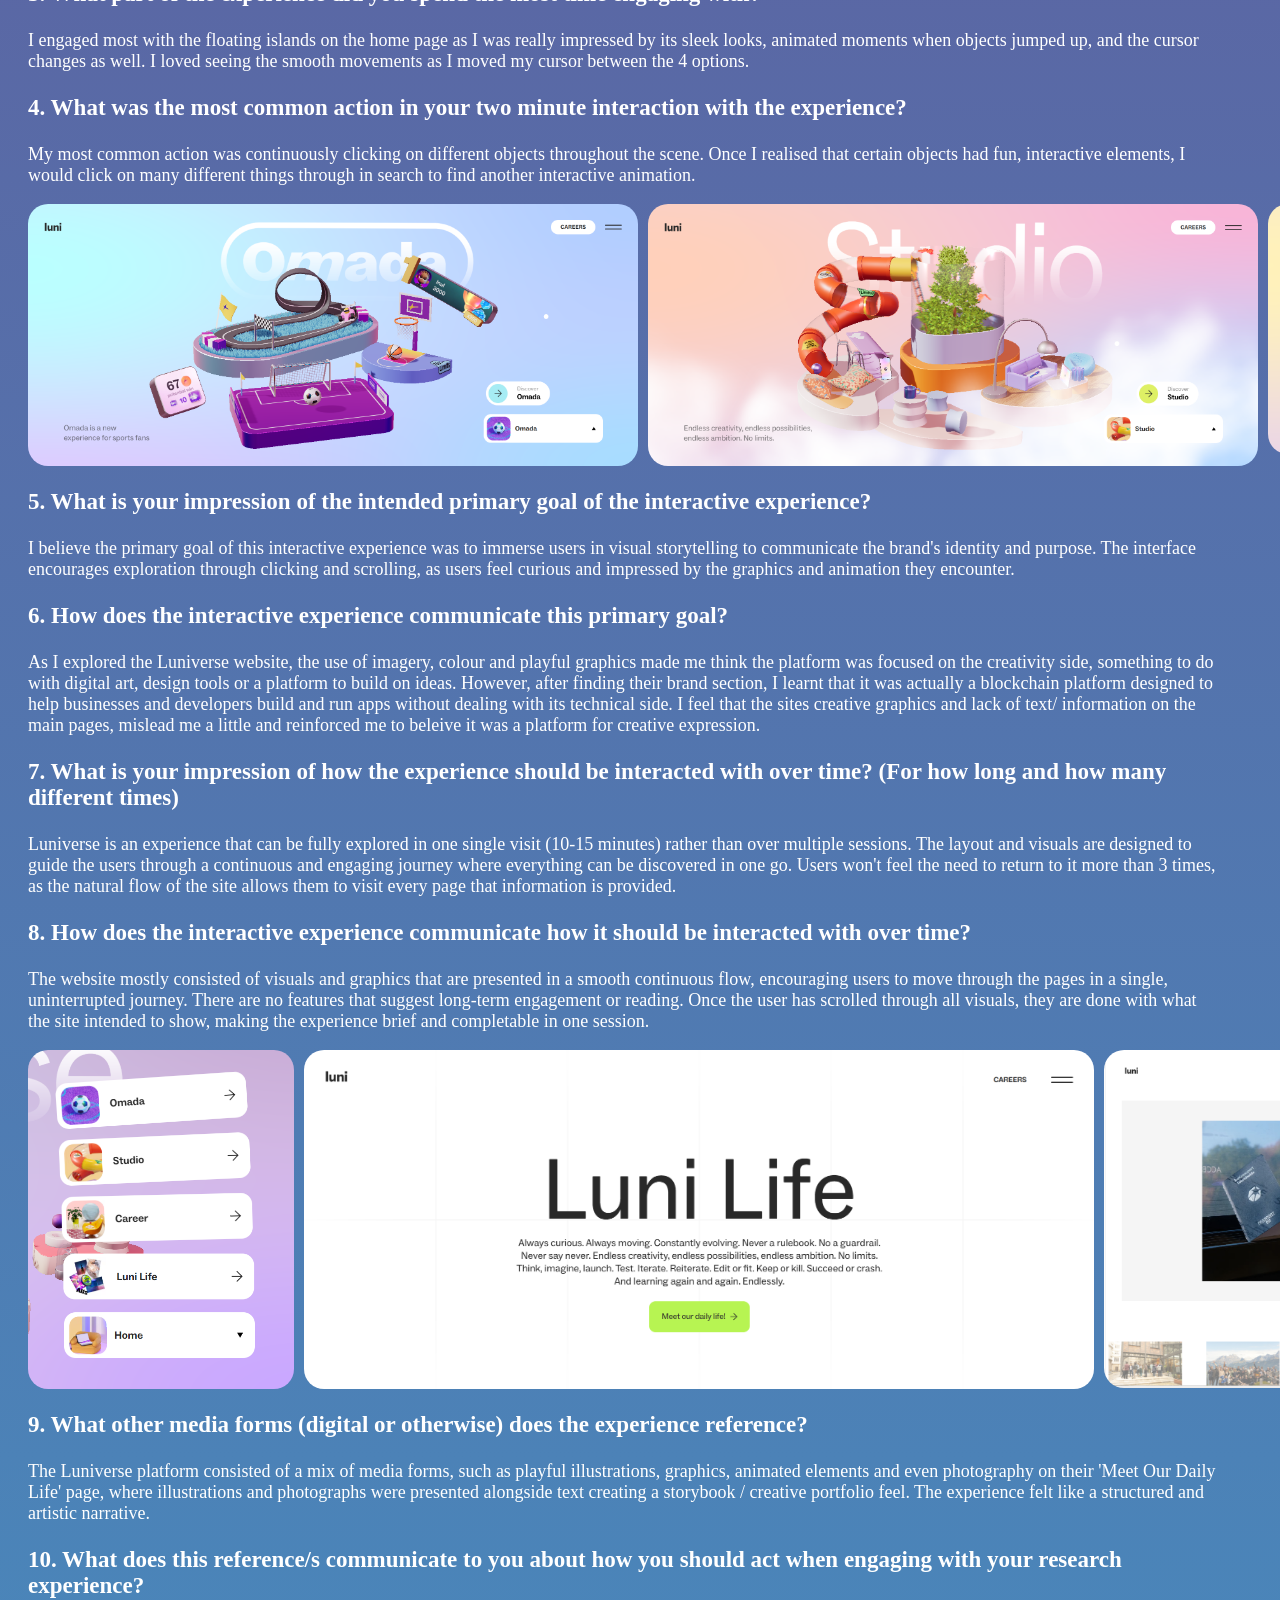
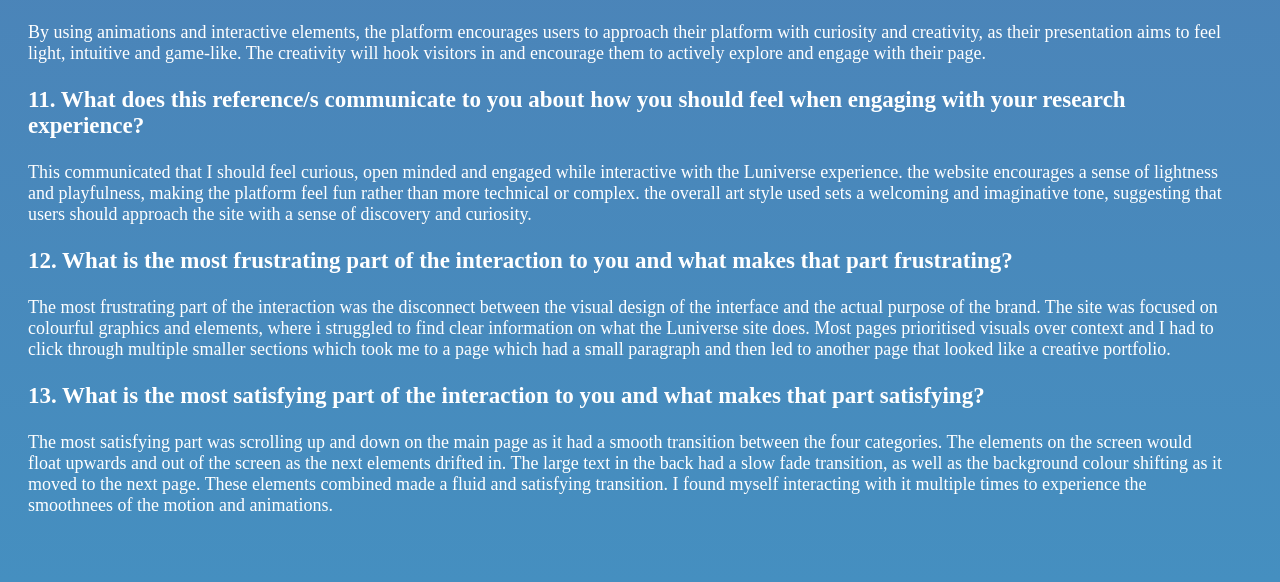
==== commit f441f420: "heading" ====
--- a/index.html
+++ b/index.html
@@ -22,7 +22,7 @@
     background-repeat: repeat-y" >
 
     <h1 class="mainheading"> Interactive Experience Reseach - Luniverse</h1>
-    <a style="font-size: 70px;" href=""></a>
+    <a style="font-size: 80px;" href=""></a>
 
 </body>
 
--- a/styles.css
+++ b/styles.css
@@ -2,14 +2,14 @@
     color: white;
     font-weight: bold;
     font-family: Georgia, 'Times New Roman', Times, serif;
-    font-size: 30px;
+    font-size: 35px;
 }
 .headtext {
     color: white;
     font-weight: bold;
     font-size: 23px;
     font-family: Georgia, 'Times New Roman', Times, serif;
-    row-gap: 25px;
+    row-gap: 18px;
 }
 
 .maintext {
